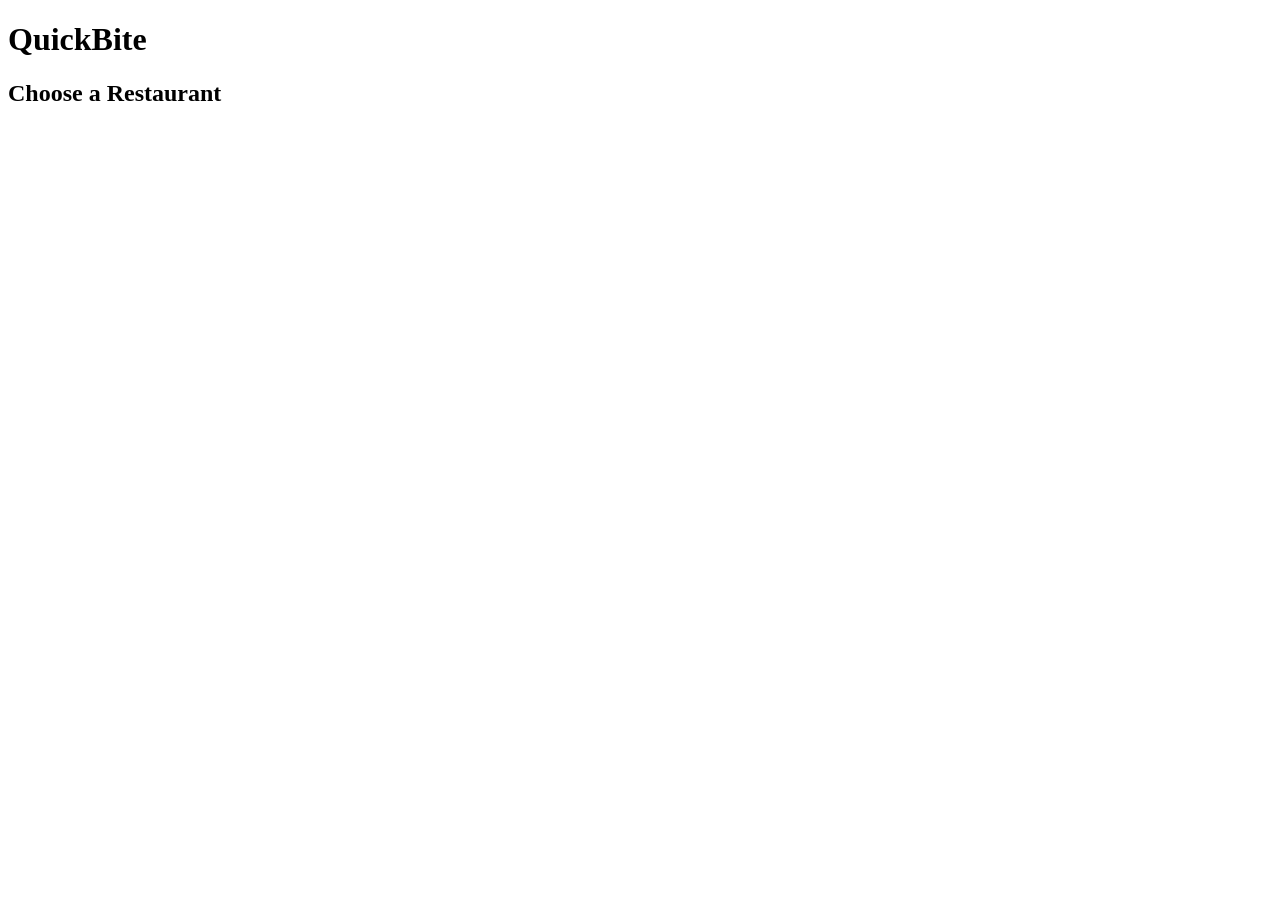
==== index.html @ 53fbe212 "Design restaurant list page Add the basic QuickBite restaurant selection page for PBI-01." ====
<!DOCTYPE html>
<html lang="en">
<head>
    <meta charset="UTF-8">
    <meta name="viewport" content="width=device-width, initial-scale=1.0">
    <title>QuickBite - Restaurants</title>
</head>
<body>

    <h1>QuickBite</h1>
    <h2>Choose a Restaurant</h2>

    <div id="restaurant-list"></div>

    <script type="module" src="restaurants.js"></script>
</body>
</html>
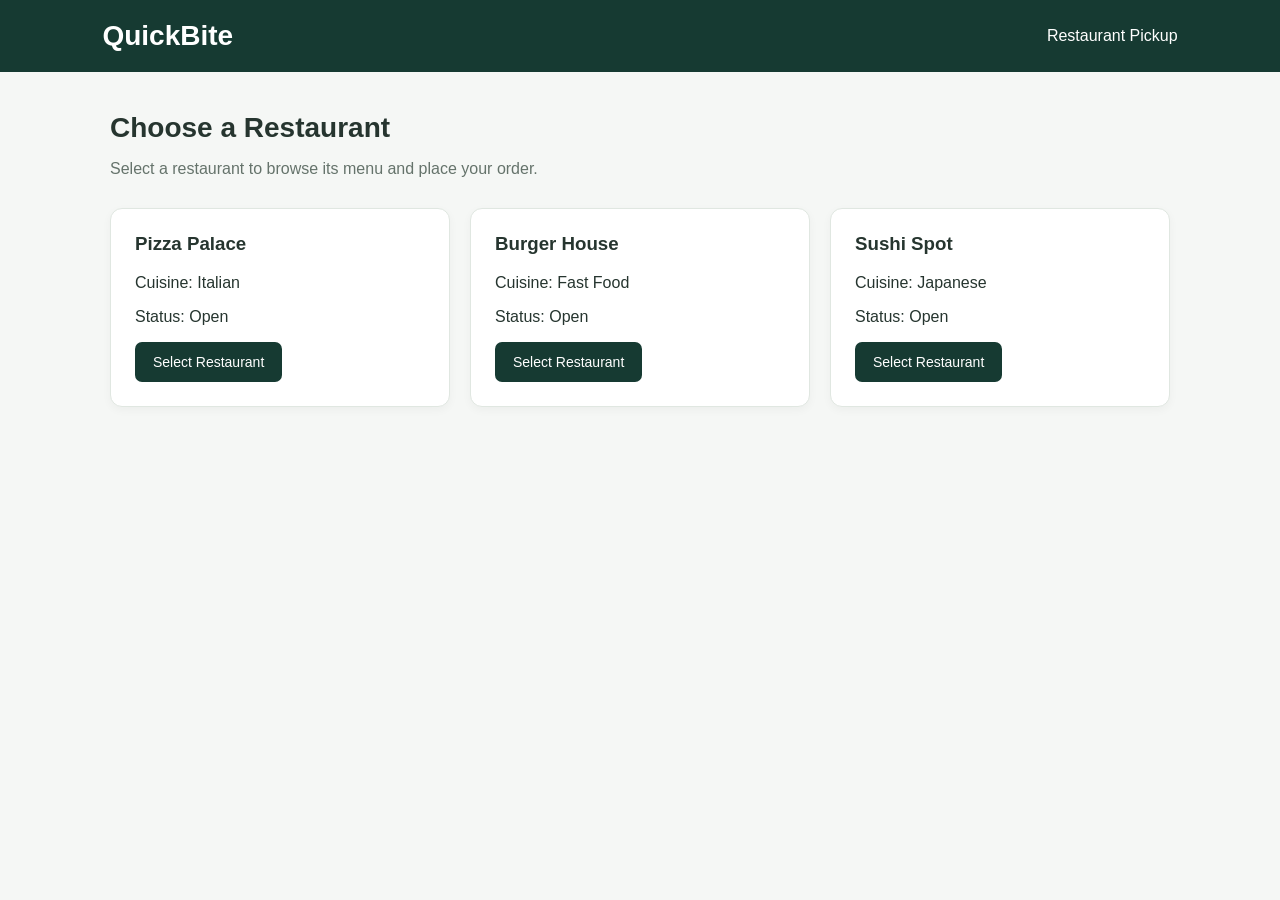
==== commit 999ce34d: "Add QuickBite styling, restaurant navigation, and order confirmation Added shared CSS, connected res" ====
--- a/index.html
+++ b/index.html
@@ -1,17 +1,29 @@
+
 <!DOCTYPE html>
 <html lang="en">
 <head>
     <meta charset="UTF-8">
     <meta name="viewport" content="width=device-width, initial-scale=1.0">
     <title>QuickBite - Restaurants</title>
+    <link rel="stylesheet" href="style.css">
 </head>
 <body>
 
-    <h1>QuickBite</h1>
-    <h2>Choose a Restaurant</h2>
+    <header>
+        <h1>QuickBite</h1>
+        <span>Restaurant Pickup</span>
+    </header>
 
-    <div id="restaurant-list"></div>
+    <main>
+        <h2>Choose a Restaurant</h2>
+        <p class="page-description">
+            Select a restaurant to browse its menu and place your order.
+        </p>
 
-    <script type="module" src="restaurants.js"></script>
+        <div id="restaurant-list"></div>
+    </main>
+
+    <script src="restaurants.js"></script>
+
 </body>
 </html>
--- a/style.css
+++ b/style.css
@@ -0,0 +1,141 @@
+
+* {
+    box-sizing: border-box;
+}
+
+body {
+    margin: 0;
+    font-family: Arial, sans-serif;
+    background-color: #f5f7f5;
+    color: #26352f;
+}
+
+header {
+    background-color: #163a32;
+    color: white;
+    padding: 20px 8%;
+    display: flex;
+    justify-content: space-between;
+    align-items: center;
+}
+
+header h1 {
+    margin: 0;
+    font-size: 28px;
+}
+
+header a {
+    color: white;
+    text-decoration: none;
+}
+
+main {
+    max-width: 1100px;
+    margin: 40px auto;
+    padding: 0 20px;
+}
+
+h2 {
+    font-size: 28px;
+    margin-bottom: 10px;
+}
+
+.page-description {
+    color: #65736b;
+    margin-bottom: 30px;
+}
+
+#restaurant-list,
+#menu-list {
+    display: grid;
+    grid-template-columns: repeat(auto-fit, minmax(250px, 1fr));
+    gap: 20px;
+}
+
+.restaurant-card,
+.menu-card {
+    background: white;
+    padding: 24px;
+    border: 1px solid #e0e7e1;
+    border-radius: 12px;
+    box-shadow: 0 3px 10px rgba(0, 0, 0, 0.04);
+}
+
+.restaurant-card h3,
+.menu-card h3 {
+    margin-top: 0;
+}
+
+button {
+    background-color: #163a32;
+    color: white;
+    border: none;
+    border-radius: 7px;
+    padding: 12px 18px;
+    cursor: pointer;
+    font-size: 14px;
+}
+
+button:hover {
+    background-color: #245b4e;
+}
+
+button:disabled {
+    background-color: #a5aaa7;
+    cursor: not-allowed;
+}
+
+@media (max-width: 600px) {
+    header {
+        padding: 18px 20px;
+    }
+
+    main {
+        margin: 25px auto;
+    }
+
+    h2 {
+        font-size: 24px;
+    }
+}
+
+
+/* Order Confirmation Page */
+
+.confirmation-card {
+    background-color: white;
+    max-width: 600px;
+    margin: 50px auto;
+    padding: 35px;
+    border: 1px solid #e0e7e1;
+    border-radius: 12px;
+    text-align: center;
+    box-shadow: 0 3px 10px rgba(0, 0, 0, 0.04);
+}
+
+.confirmation-card h2 {
+    color: #163a32;
+}
+
+#confirmation-message {
+    color: #65736b;
+    margin-bottom: 25px;
+}
+
+#order-details {
+    text-align: left;
+    margin-bottom: 25px;
+}
+
+.button-link {
+    display: inline-block;
+    background-color: #163a32;
+    color: white;
+    padding: 12px 20px;
+    border-radius: 7px;
+    text-decoration: none;
+}
+
+.button-link:hover {
+    background-color: #245b4e;
+}
